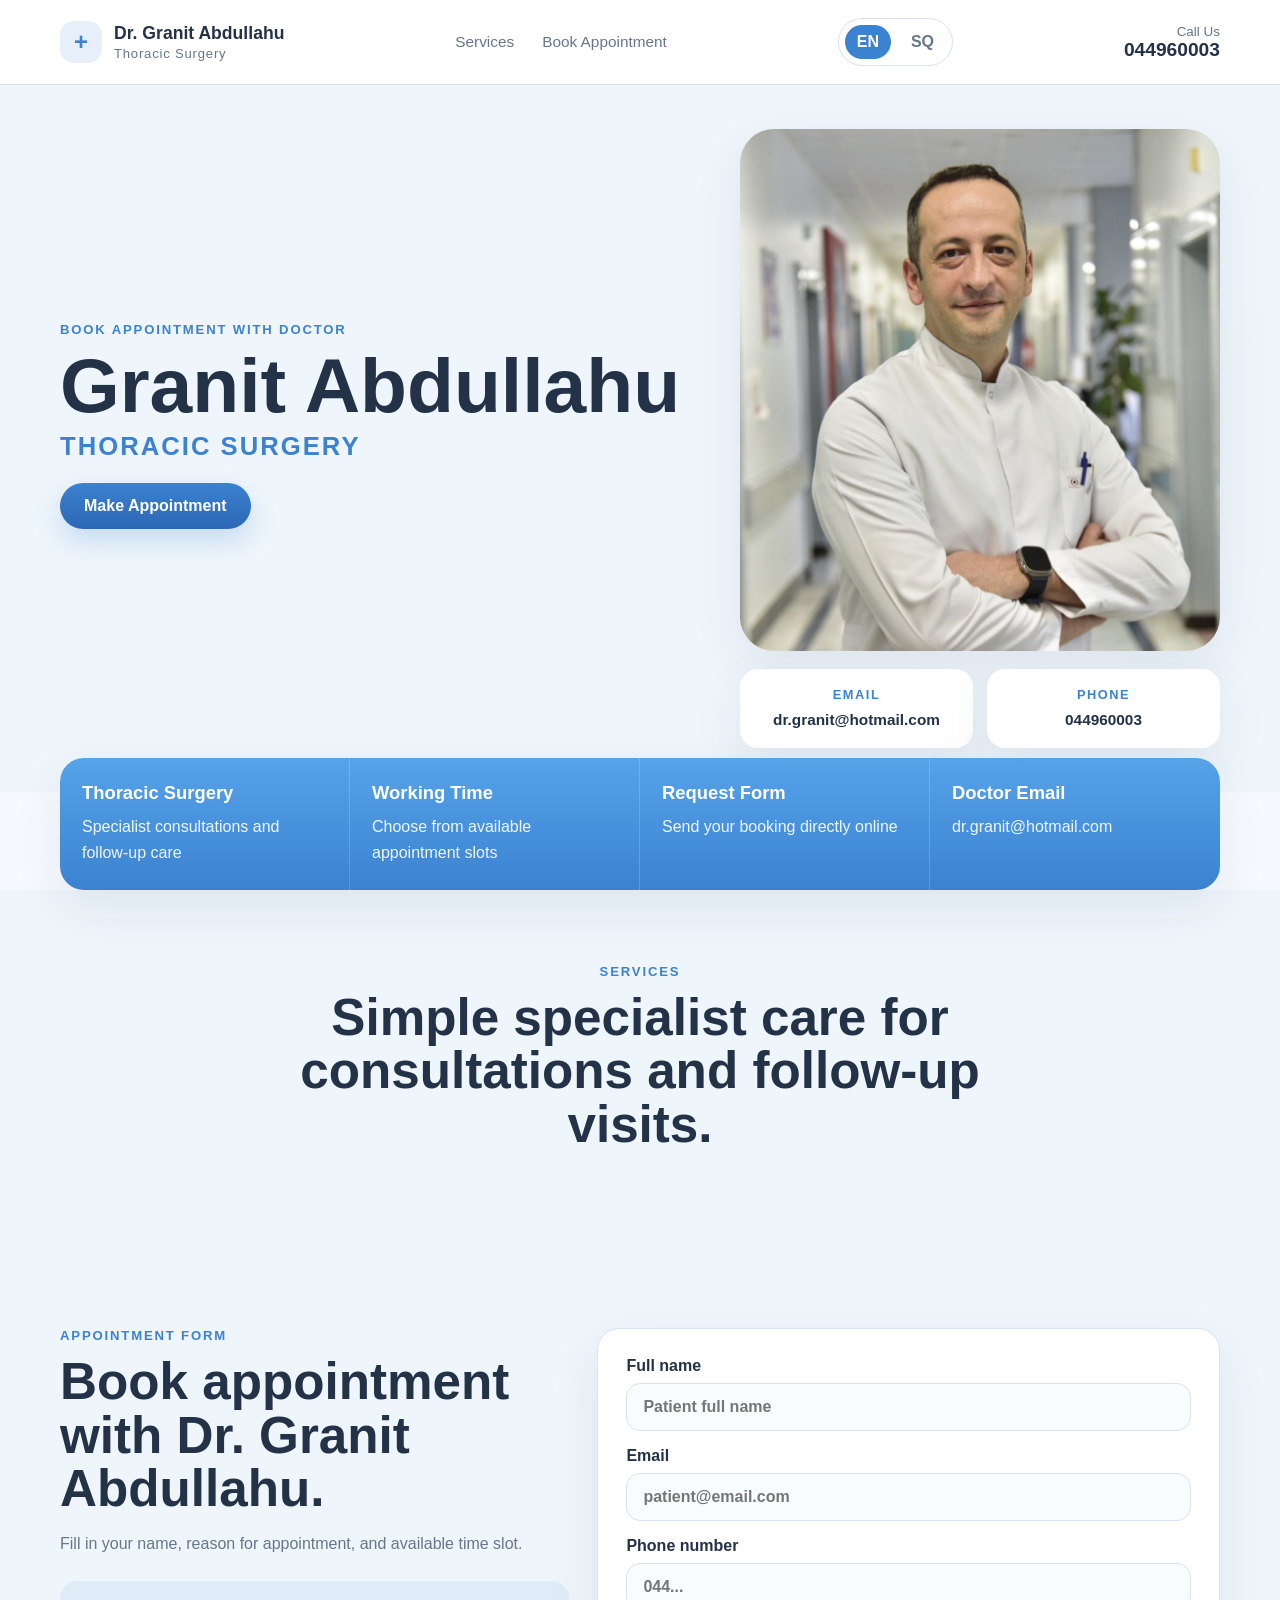
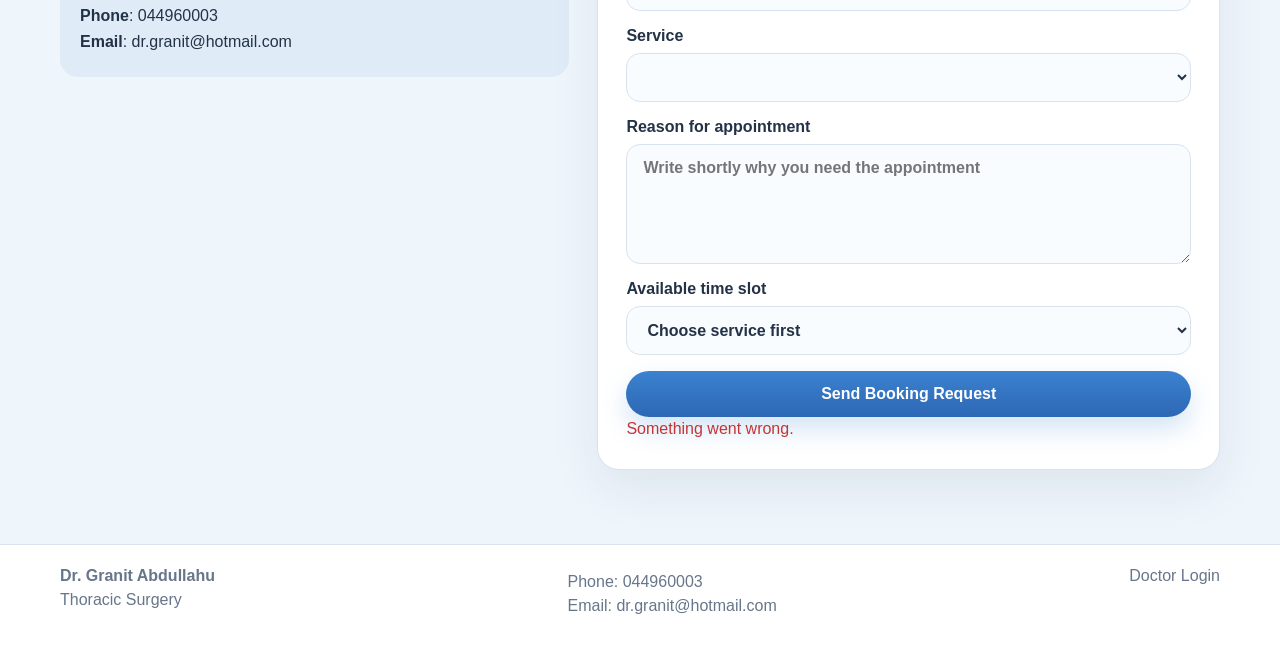
==== app/index.html @ 9d8f9232 "Add files via upload" ====
<!doctype html>
<html lang="en">
  <head>
    <meta charset="UTF-8" />
    <meta name="viewport" content="width=device-width, initial-scale=1.0" />
    <title>Dr. Granit Abdullahu | Thoracic Surgeon</title>
    <link rel="stylesheet" href="./styles.css?v=7" />
  </head>
  <body>
    <header class="site-header">
      <div class="container topbar-simple">
        <a class="brand-simple" href="#home">
          <span class="brand-mark">+</span>
          <span>
            <strong>Dr. Granit Abdullahu</strong>
            <small data-i18n="brand_subtitle">Thoracic Surgery</small>
          </span>
        </a>
        <nav class="nav-simple">
          <a href="#services" data-i18n="nav_services">Services</a>
          <a href="#book" data-i18n="nav_book">Book Appointment</a>
        </nav>
        <div class="language-switch" role="group" aria-label="Language switcher">
          <button class="lang-button is-active" type="button" data-lang="en">EN</button>
          <button class="lang-button" type="button" data-lang="sq">SQ</button>
        </div>
        <div class="header-contact">
          <span data-i18n="call_us">Call Us</span>
          <strong>044960003</strong>
        </div>
      </div>
    </header>

    <main id="home">
      <section class="hero-simple">
        <div class="container hero-simple-grid">
          <div class="hero-simple-copy">
            <p class="eyebrow" data-i18n="hero_eyebrow">Book Appointment With Doctor</p>
            <h1>Granit Abdullahu</h1>
            <h2 class="hero-subtitle">THORACIC SURGERY</h2>
            <p class="lede" id="doctorBio"></p>
            <div class="hero-actions">
              <a class="button button-primary" href="#book" data-i18n="hero_cta">Make Appointment</a>
            </div>
            <ul class="hero-meta" id="doctorHighlights"></ul>
          </div>

          <div class="hero-simple-photo">
            <div class="portrait-frame portrait-large">
              <img src="./assets/doctor-photo.jpg" alt="Dr. Granit Abdullahu portrait" />
            </div>
            <div class="contact-strip">
              <div class="contact-card">
                <strong data-i18n="email_label">Email</strong>
                <span>dr.granit@hotmail.com</span>
              </div>
              <div class="contact-card">
                <strong data-i18n="phone_label">Phone</strong>
                <span>044960003</span>
              </div>
            </div>
          </div>
        </div>
      </section>

      <section class="quick-info">
        <div class="container quick-info-grid">
          <article class="quick-card">
            <h3 data-i18n="quick_1_title">Thoracic Surgery</h3>
            <p data-i18n="quick_1_text">Specialist consultations and follow-up care</p>
          </article>
          <article class="quick-card">
            <h3 data-i18n="quick_2_title">Working Time</h3>
            <p data-i18n="quick_2_text">Choose from available appointment slots</p>
          </article>
          <article class="quick-card">
            <h3 data-i18n="quick_3_title">Request Form</h3>
            <p data-i18n="quick_3_text">Send your booking directly online</p>
          </article>
          <article class="quick-card">
            <h3 data-i18n="quick_4_title">Doctor Email</h3>
            <p>dr.granit@hotmail.com</p>
          </article>
        </div>
      </section>

      <section class="section section-light" id="services">
        <div class="container">
          <div class="section-heading center">
            <p class="eyebrow" data-i18n="services_eyebrow">Services</p>
            <h2 data-i18n="services_heading">Simple specialist care for consultations and follow-up visits.</h2>
          </div>
          <div class="service-grid" id="serviceGrid"></div>
        </div>
      </section>

      <section class="section section-light" id="book">
        <div class="container booking-simple-grid">
          <div class="booking-intro">
            <p class="eyebrow" data-i18n="form_eyebrow">Appointment Form</p>
            <h2 data-i18n="form_heading">Book appointment with Dr. Granit Abdullahu.</h2>
            <p class="lede-small" data-i18n="form_intro">
              Fill in your name, reason for appointment, and available time slot.
            </p>
            <div class="booking-note">
              <p><strong data-i18n="phone_label">Phone</strong>: 044960003</p>
              <p><strong data-i18n="email_label">Email</strong>: dr.granit@hotmail.com</p>
            </div>
          </div>

          <div class="booking-panel booking-panel-simple">
            <form id="bookingForm" class="booking-form">
              <label>
                <span data-i18n="field_name">Full name</span>
                <input type="text" name="patientName" data-i18n-placeholder="placeholder_name" placeholder="Patient full name" required />
              </label>
              <label>
                <span data-i18n="email_label">Email</span>
                <input type="email" name="patientEmail" placeholder="patient@email.com" required />
              </label>
              <label>
                <span data-i18n="field_phone">Phone number</span>
                <input type="tel" name="patientPhone" data-i18n-placeholder="placeholder_phone" placeholder="044..." />
              </label>
              <label>
                <span data-i18n="field_service">Service</span>
                <select name="serviceId" id="serviceSelect" required></select>
              </label>
              <input type="hidden" name="locationId" id="locationSelect" />
              <label>
                <span data-i18n="field_reason">Reason for appointment</span>
                <textarea
                  name="reason"
                  rows="5"
                  data-i18n-placeholder="placeholder_reason"
                  placeholder="Write shortly why you need the appointment"
                  required
                ></textarea>
              </label>
              <label>
                <span data-i18n="field_slot">Available time slot</span>
                <select name="slot" id="slotSelect" required>
                  <option value="" data-i18n="slot_choose_service">Choose service first</option>
                </select>
              </label>
              <button class="button button-primary full-width" type="submit" data-i18n="submit_booking">Send Booking Request</button>
            </form>

            <p class="form-status" id="bookingStatus" aria-live="polite"></p>
          </div>
        </div>
      </section>

      <footer class="site-footer">
        <div class="container footer-simple">
          <div>
            <strong>Dr. Granit Abdullahu</strong>
            <p data-i18n="brand_subtitle">Thoracic Surgery</p>
          </div>
          <div>
            <p><span data-i18n="phone_label">Phone</span>: 044960003</p>
            <p><span data-i18n="email_label">Email</span>: dr.granit@hotmail.com</p>
          </div>
          <div>
            <a href="./doctor.html" data-i18n="doctor_login">Doctor Login</a>
          </div>
        </div>
      </footer>
    </main>

    <script src="./app.js?v=7"></script>
  </body>
</html>
---- app/styles.css ----
:root {
  --bg: #f6f9fd;
  --bg-soft: #eef5fb;
  --surface: #ffffff;
  --surface-alt: #f9fcff;
  --text: #233247;
  --muted: #67768a;
  --line: #d8e3ef;
  --primary: #3b82d0;
  --primary-dark: #2d67b4;
  --shadow: 0 18px 50px rgba(35, 50, 71, 0.08);
  --radius: 22px;
}

* {
  box-sizing: border-box;
}

html {
  scroll-behavior: smooth;
}

body {
  margin: 0;
  color: var(--text);
  font-family: "Segoe UI", Arial, sans-serif;
  background: var(--bg);
}

a {
  color: inherit;
  text-decoration: none;
}

img {
  display: block;
  max-width: 100%;
}

button,
input,
select,
textarea {
  font: inherit;
}

.container {
  width: min(1160px, calc(100% - 32px));
  margin: 0 auto;
}

.site-header {
  background: #fff;
  border-bottom: 1px solid var(--line);
}

.topbar-simple {
  min-height: 84px;
  display: flex;
  align-items: center;
  justify-content: space-between;
  gap: 18px;
}

.brand-simple {
  display: flex;
  align-items: center;
  gap: 12px;
}

.brand-simple strong,
.hero-simple-copy h1,
.hero-simple-copy h2,
.section-heading h2,
.quick-card h3,
.service-card h3,
.location-card h3,
.booking-intro h2,
.dashboard-card h3 {
  font-family: "Arial Narrow", "Avenir Next Condensed", Arial, sans-serif;
}

.brand-simple strong {
  display: block;
  font-size: 1.1rem;
}

.brand-simple small {
  display: block;
  margin-top: 2px;
  color: var(--muted);
  font-size: 0.82rem;
  letter-spacing: 0.06em;
}

.brand-mark {
  width: 42px;
  height: 42px;
  display: inline-flex;
  align-items: center;
  justify-content: center;
  border-radius: 14px;
  background: rgba(59, 130, 208, 0.12);
  color: var(--primary);
  font-size: 1.5rem;
  font-weight: 700;
}

.nav-simple {
  display: flex;
  gap: 28px;
  color: var(--muted);
  font-size: 0.96rem;
}

.language-switch {
  display: inline-flex;
  align-items: center;
  gap: 8px;
  padding: 6px;
  border: 1px solid var(--line);
  border-radius: 999px;
  background: #fff;
}

.lang-button {
  padding: 8px 12px;
  border: 0;
  border-radius: 999px;
  background: transparent;
  color: var(--muted);
  cursor: pointer;
  font-weight: 700;
}

.lang-button.is-active {
  background: var(--primary);
  color: #fff;
}

.header-contact {
  text-align: right;
}

.header-contact span {
  display: block;
  color: var(--muted);
  font-size: 0.84rem;
}

.header-contact strong {
  font-size: 1.2rem;
}

.hero-simple {
  background:
    linear-gradient(rgba(238, 245, 251, 0.9), rgba(238, 245, 251, 0.9)),
    radial-gradient(circle at right, rgba(59, 130, 208, 0.12), transparent 28%);
}

.hero-simple-grid {
  min-height: 620px;
  display: grid;
  grid-template-columns: 1fr 480px;
  align-items: center;
  gap: 36px;
  padding: 44px 0;
}

.eyebrow {
  margin: 0 0 12px;
  color: var(--primary);
  font-size: 0.82rem;
  font-weight: 700;
  letter-spacing: 0.14em;
  text-transform: uppercase;
}

.hero-simple-copy h1 {
  margin: 0;
  font-size: clamp(3rem, 6vw, 5.2rem);
  line-height: 0.95;
}

.hero-subtitle {
  margin: 10px 0 0;
  font-size: clamp(1.4rem, 2vw, 2rem);
  letter-spacing: 0.08em;
  color: var(--primary);
}

.lede {
  max-width: 38rem;
  margin: 22px 0;
  color: var(--muted);
  font-size: 1.06rem;
  line-height: 1.75;
}

.lede-small {
  margin: 14px 0 0;
  color: var(--muted);
  line-height: 1.7;
}

.hero-actions {
  display: flex;
  gap: 14px;
  flex-wrap: wrap;
}

.button {
  display: inline-flex;
  align-items: center;
  justify-content: center;
  padding: 14px 24px;
  border: 0;
  border-radius: 999px;
  cursor: pointer;
  font-weight: 600;
}

.button-primary {
  color: #fff;
  background: linear-gradient(180deg, var(--primary), var(--primary-dark));
  box-shadow: 0 12px 26px rgba(59, 130, 208, 0.22);
}

.button-secondary {
  background: #fff;
  border: 1px solid var(--line);
}

.full-width {
  width: 100%;
}

.hero-meta {
  margin: 26px 0 0;
  padding-left: 18px;
  color: var(--muted);
  line-height: 1.8;
}

.hero-simple-photo {
  position: relative;
}

.portrait-frame {
  overflow: hidden;
  border-radius: 34px;
  background: #fff;
  box-shadow: var(--shadow);
}

.portrait-large {
  aspect-ratio: 0.92;
}

.portrait-frame img {
  width: 100%;
  height: 100%;
  object-fit: cover;
}

.contact-strip {
  margin-top: 18px;
  display: grid;
  grid-template-columns: repeat(2, minmax(0, 1fr));
  gap: 14px;
  max-width: 720px;
}

.contact-card {
  min-width: 0;
  padding: 18px 16px;
  border-radius: 18px;
  background: #fff;
  box-shadow: var(--shadow);
  text-align: center;
}

.contact-card strong {
  display: block;
  margin-bottom: 8px;
  color: var(--primary);
  font-size: 0.8rem;
  letter-spacing: 0.12em;
  text-transform: uppercase;
}

.contact-card span {
  display: block;
  color: var(--text);
  font-size: clamp(0.92rem, 1.2vw, 1.15rem);
  font-weight: 600;
  line-height: 1.35;
  white-space: nowrap;
}

.quick-info {
  margin-top: -34px;
  position: relative;
  z-index: 2;
}

.quick-info-grid {
  display: grid;
  grid-template-columns: repeat(4, minmax(0, 1fr));
  gap: 0;
  overflow: hidden;
  border-radius: 24px;
  box-shadow: var(--shadow);
}

.quick-card {
  padding: 24px 22px;
  background: linear-gradient(180deg, #56a3ea, #3b82d0);
  color: white;
  border-right: 1px solid rgba(255, 255, 255, 0.18);
}

.quick-card:last-child {
  border-right: 0;
}

.quick-card h3 {
  margin: 0 0 10px;
  font-size: 1.15rem;
}

.quick-card p {
  margin: 0;
  line-height: 1.6;
  color: rgba(255, 255, 255, 0.92);
}

.section {
  padding: 74px 0;
}

.section-light {
  background: var(--bg-soft);
}

.section-heading {
  max-width: 720px;
  margin-bottom: 28px;
}

.section-heading.center {
  margin-left: auto;
  margin-right: auto;
  text-align: center;
}

.section-heading h2,
.booking-intro h2 {
  margin: 0;
  font-size: clamp(2rem, 4vw, 3.2rem);
  line-height: 1.05;
}

.service-grid,
.location-grid {
  display: grid;
  gap: 20px;
}

.service-grid {
  grid-template-columns: repeat(3, minmax(0, 1fr));
}

.service-card,
.schedule-card,
.booking-panel,
.dashboard-card,
.login-card {
  background: var(--surface);
  border: 1px solid var(--line);
  border-radius: var(--radius);
  box-shadow: var(--shadow);
}

.service-card,
.schedule-card,
.dashboard-card {
  padding: 24px;
}

.service-duration {
  margin: 0 0 10px;
  color: var(--primary);
  font-weight: 700;
}

.service-card p,
.schedule-card p {
  color: var(--muted);
  line-height: 1.7;
}

.schedule-board {
  margin-top: 22px;
  display: grid;
  grid-template-columns: repeat(3, minmax(0, 1fr));
  gap: 18px;
}

.booking-simple-grid {
  display: grid;
  grid-template-columns: 0.9fr 1.1fr;
  gap: 28px;
  align-items: start;
}

.booking-note {
  margin-top: 24px;
  padding: 18px 20px;
  border-radius: 18px;
  background: rgba(59, 130, 208, 0.08);
  color: var(--text);
}

.booking-note p {
  margin: 8px 0;
}

.booking-panel {
  padding: 28px;
}

.booking-form,
.stack-form,
.login-card {
  display: grid;
  gap: 16px;
}

label {
  display: grid;
  gap: 8px;
  font-weight: 600;
}

input,
select,
textarea {
  width: 100%;
  padding: 14px 16px;
  border: 1px solid var(--line);
  border-radius: 14px;
  background: var(--surface-alt);
  color: var(--text);
}

textarea {
  resize: vertical;
}

.form-status {
  min-height: 24px;
  margin: 0;
  line-height: 1.5;
}

.form-status[data-tone="success"] {
  color: #11824b;
}

.form-status[data-tone="error"] {
  color: #c33535;
}

.site-footer {
  padding: 22px 0 34px;
  background: #fff;
  border-top: 1px solid var(--line);
}

.footer-simple {
  display: flex;
  justify-content: space-between;
  gap: 18px;
  color: var(--muted);
}

.footer-simple p {
  margin: 6px 0 0;
}

.page-shell {
  width: min(1160px, calc(100% - 32px));
  margin: 0 auto;
  padding: 24px 0 48px;
}

.topbar {
  display: flex;
  align-items: center;
  justify-content: space-between;
  gap: 16px;
  margin-bottom: 24px;
  padding: 18px 22px;
  background: #fff;
  border: 1px solid var(--line);
  border-radius: 999px;
  box-shadow: var(--shadow);
}

.brand {
  font-weight: 700;
}

.nav {
  display: flex;
  gap: 20px;
  color: var(--muted);
}

.doctor-page {
  padding-top: 24px;
}

.dashboard-login {
  max-width: 420px;
}

.dashboard-shell {
  display: grid;
  gap: 20px;
}

.dashboard-actions,
.dashboard-grid,
.booking-actions,
.lock-item,
.booking-item {
  display: flex;
  gap: 14px;
}

.dashboard-actions {
  align-items: center;
  justify-content: space-between;
}

.dashboard-grid {
  align-items: start;
}

.dashboard-grid > * {
  flex: 1;
}

.notification-list,
.lock-list,
.booking-list {
  display: grid;
  gap: 14px;
}

.notification-item,
.lock-item,
.booking-item {
  padding: 18px;
  border: 1px solid var(--line);
  border-radius: 18px;
  background: var(--surface-alt);
}

.lock-item,
.booking-item {
  align-items: flex-start;
  justify-content: space-between;
}

.booking-heading {
  display: flex;
  gap: 10px;
  align-items: center;
  flex-wrap: wrap;
}

.booking-heading h4,
.notification-item h4 {
  margin: 0;
}

.booking-item p,
.notification-item p,
.lock-item p,
.lock-item span,
.empty-state {
  margin: 6px 0 0;
  color: var(--muted);
}

.pill {
  display: inline-flex;
  align-items: center;
  padding: 6px 10px;
  border-radius: 999px;
  font-size: 0.83rem;
  background: rgba(59, 130, 208, 0.1);
  color: var(--primary-dark);
}

.status-pending {
  background: rgba(240, 181, 62, 0.18);
  color: #9a6a00;
}

.status-confirmed {
  background: rgba(33, 176, 108, 0.16);
  color: #17784b;
}

.status-cancelled {
  background: rgba(216, 76, 76, 0.14);
  color: #b33434;
}

.mini-button {
  padding: 10px 14px;
  border: 0;
  border-radius: 999px;
  cursor: pointer;
  color: #fff;
  background: var(--primary);
}

.mini-button.ghost {
  color: var(--text);
  background: #fff;
  border: 1px solid var(--line);
}

.hidden {
  display: none !important;
}

@media (max-width: 1024px) {
  .hero-simple-grid,
  .booking-simple-grid,
  .service-grid,
  .schedule-board,
  .quick-info-grid {
    grid-template-columns: 1fr 1fr;
  }

  .hero-simple-grid {
    min-height: auto;
  }
}

@media (max-width: 760px) {
  .topbar-simple,
  .footer-simple,
  .dashboard-actions,
  .dashboard-grid,
  .booking-actions,
  .lock-item,
  .booking-item,
  .hero-simple-grid,
  .booking-simple-grid,
  .service-grid,
  .schedule-board,
  .quick-info-grid,
  .contact-strip {
    grid-template-columns: 1fr;
    flex-direction: column;
  }

  .nav-simple,
  .nav {
    display: none;
  }

  .header-contact {
    text-align: left;
  }

  .quick-info {
    margin-top: 0;
    padding-top: 24px;
  }

  .section {
    padding: 54px 0;
  }
}

@media (prefers-reduced-motion: reduce) {
  html {
    scroll-behavior: auto;
  }
}
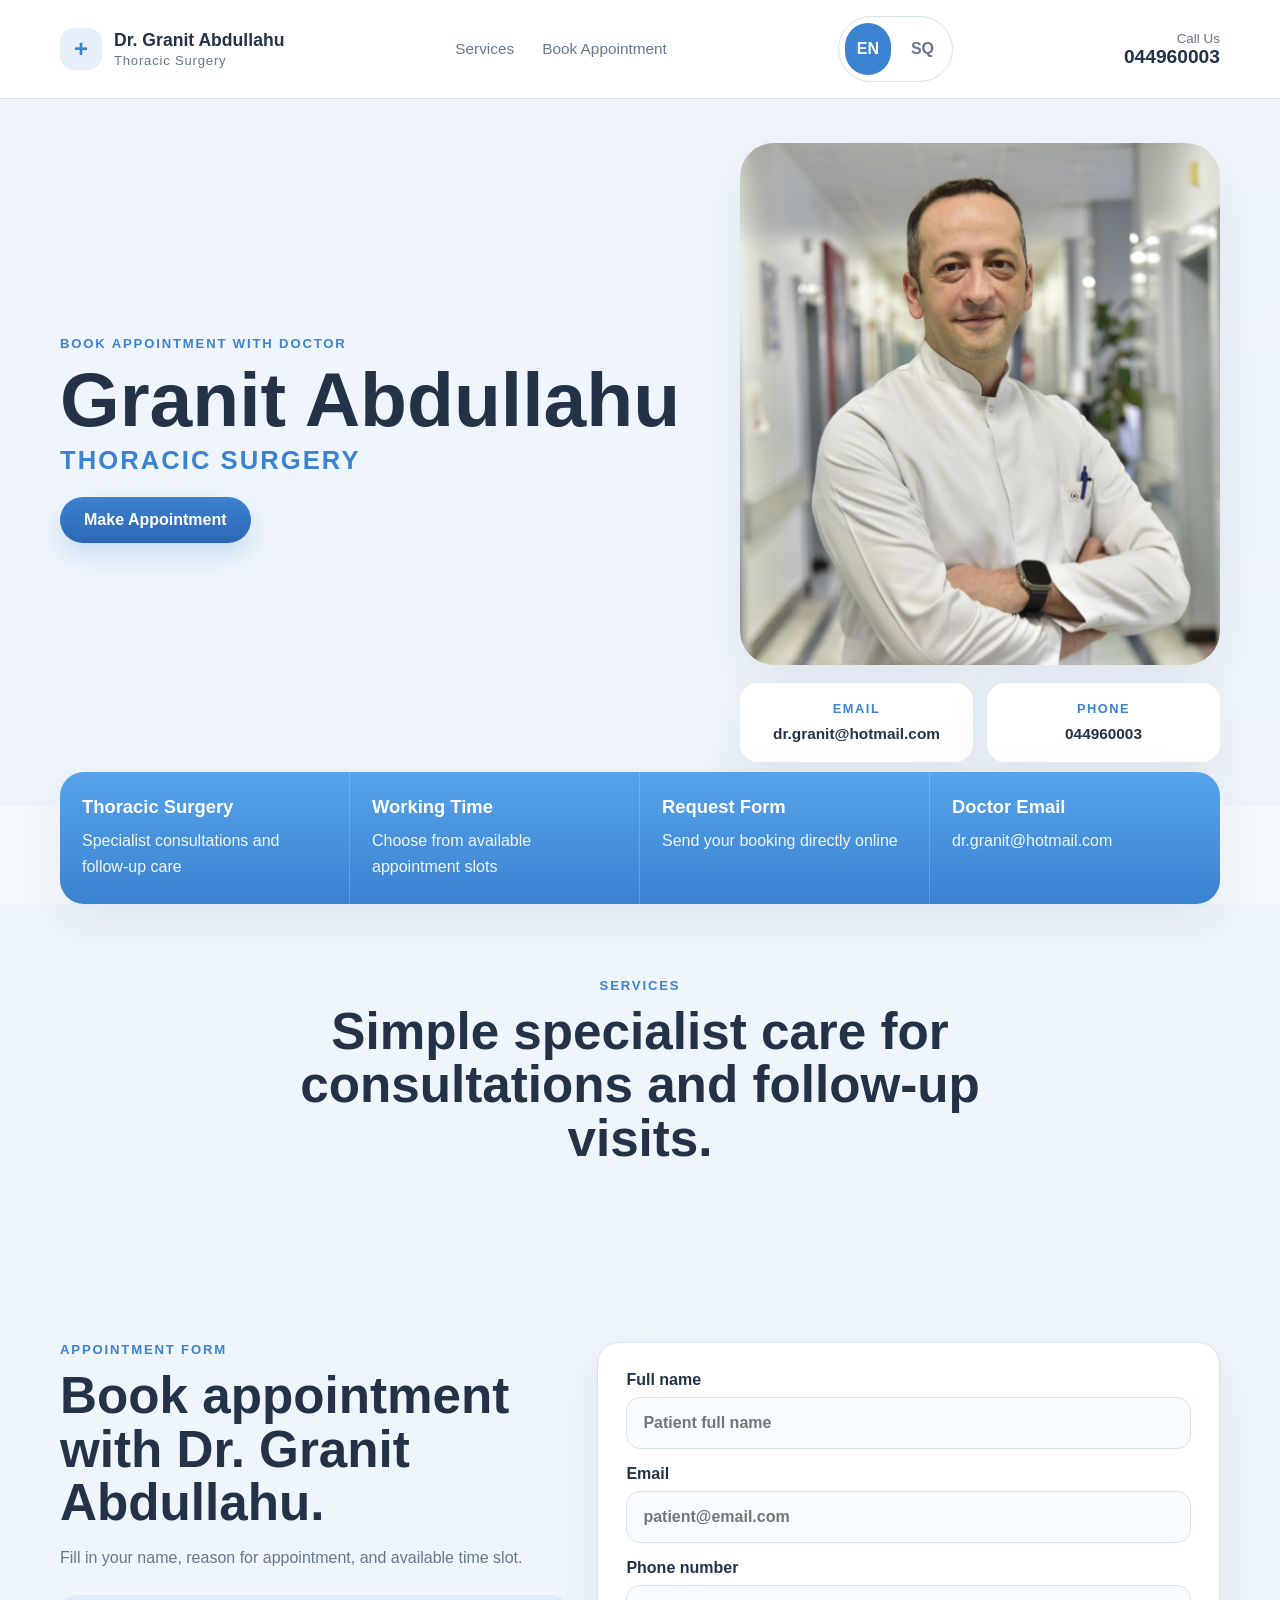
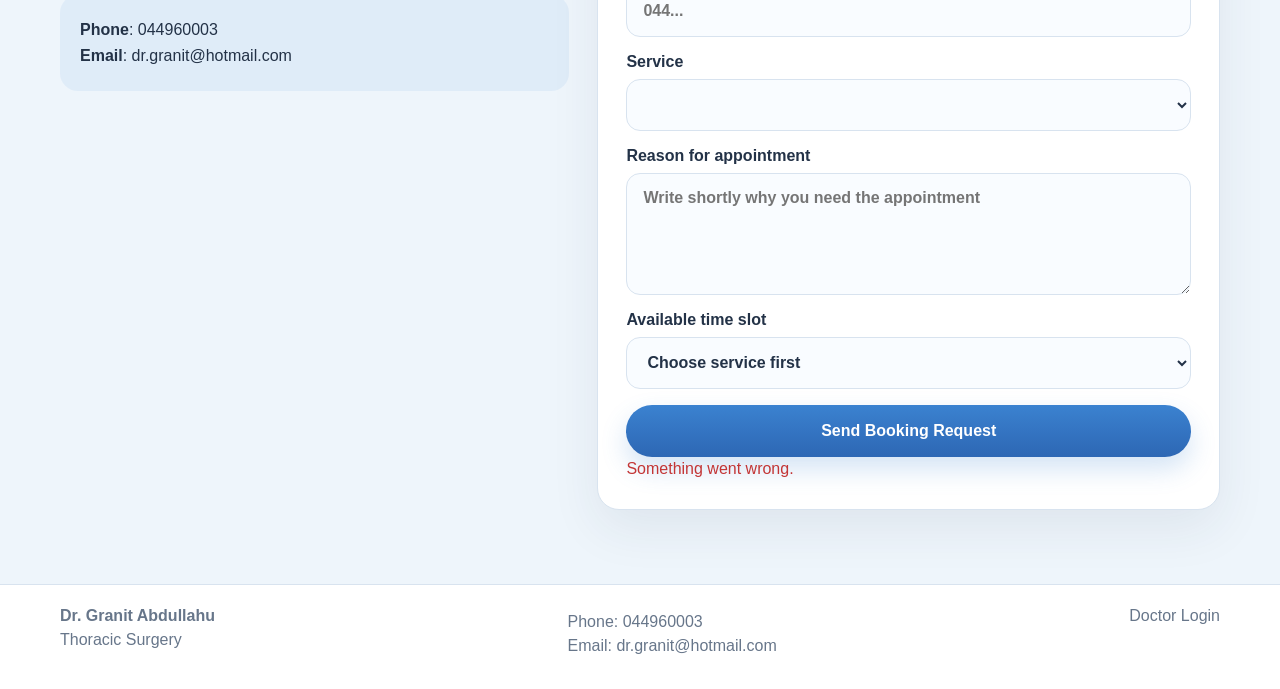
==== commit 15fddfa6: "Add files via upload" ====
--- a/app/index.html
+++ b/app/index.html
@@ -4,7 +4,7 @@
     <meta charset="UTF-8" />
     <meta name="viewport" content="width=device-width, initial-scale=1.0" />
     <title>Dr. Granit Abdullahu | Thoracic Surgeon</title>
-    <link rel="stylesheet" href="./styles.css?v=7" />
+    <link rel="stylesheet" href="./styles.css?v=9" />
   </head>
   <body>
     <header class="site-header">
@@ -168,6 +168,6 @@
       </footer>
     </main>
 
-    <script src="./app.js?v=7"></script>
+    <script src="./app.js?v=9"></script>
   </body>
 </html>
--- a/app/styles.css
+++ b/app/styles.css
@@ -25,6 +25,7 @@
   color: var(--text);
   font-family: "Segoe UI", Arial, sans-serif;
   background: var(--bg);
+  -webkit-text-size-adjust: 100%;
 }
 
 a {
@@ -59,7 +60,9 @@
   display: flex;
   align-items: center;
   justify-content: space-between;
+  flex-wrap: wrap;
   gap: 18px;
+  padding: 16px 0;
 }
 
 .brand-simple {
@@ -447,11 +450,19 @@
 select,
 textarea {
   width: 100%;
-  padding: 14px 16px;
+  padding: 15px 16px;
   border: 1px solid var(--line);
   border-radius: 14px;
   background: var(--surface-alt);
   color: var(--text);
+  font-size: 16px;
+}
+
+select,
+button,
+input,
+textarea {
+  min-height: 52px;
 }
 
 textarea {
@@ -652,9 +663,17 @@
   .hero-simple-grid {
     min-height: auto;
   }
+
+  .hero-simple-grid {
+    gap: 24px;
+  }
 }
 
 @media (max-width: 760px) {
+  .container {
+    width: min(100% - 24px, 1160px);
+  }
+
   .topbar-simple,
   .footer-simple,
   .dashboard-actions,
@@ -681,13 +700,99 @@
     text-align: left;
   }
 
+  .topbar-simple {
+    align-items: flex-start;
+    gap: 12px;
+  }
+
+  .brand-simple {
+    width: 100%;
+  }
+
+  .language-switch {
+    order: 3;
+  }
+
+  .header-contact {
+    order: 4;
+    width: 100%;
+  }
+
+  .header-contact strong {
+    font-size: 1.05rem;
+  }
+
+  .hero-simple {
+    padding-top: 6px;
+  }
+
+  .hero-simple-copy {
+    order: 2;
+  }
+
+  .hero-simple-photo {
+    order: 1;
+  }
+
+  .portrait-large {
+    aspect-ratio: 1;
+  }
+
+  .hero-simple-copy h1 {
+    font-size: clamp(2.3rem, 12vw, 3.4rem);
+  }
+
+  .hero-subtitle {
+    font-size: 1.15rem;
+  }
+
+  .lede,
+  .lede-small,
+  .hero-meta {
+    font-size: 0.98rem;
+  }
+
+  .button {
+    width: 100%;
+  }
+
   .quick-info {
     margin-top: 0;
     padding-top: 24px;
   }
 
+  .quick-card {
+    padding: 18px;
+  }
+
   .section {
-    padding: 54px 0;
+    padding: 44px 0;
+  }
+
+  .booking-panel,
+  .contact-card,
+  .service-card,
+  .dashboard-card,
+  .login-card {
+    border-radius: 18px;
+  }
+
+  .booking-panel {
+    padding: 20px;
+  }
+
+  .booking-simple-grid {
+    gap: 20px;
+  }
+
+  .booking-form,
+  .stack-form,
+  .login-card {
+    gap: 14px;
+  }
+
+  .contact-card span {
+    white-space: normal;
   }
 }
 
